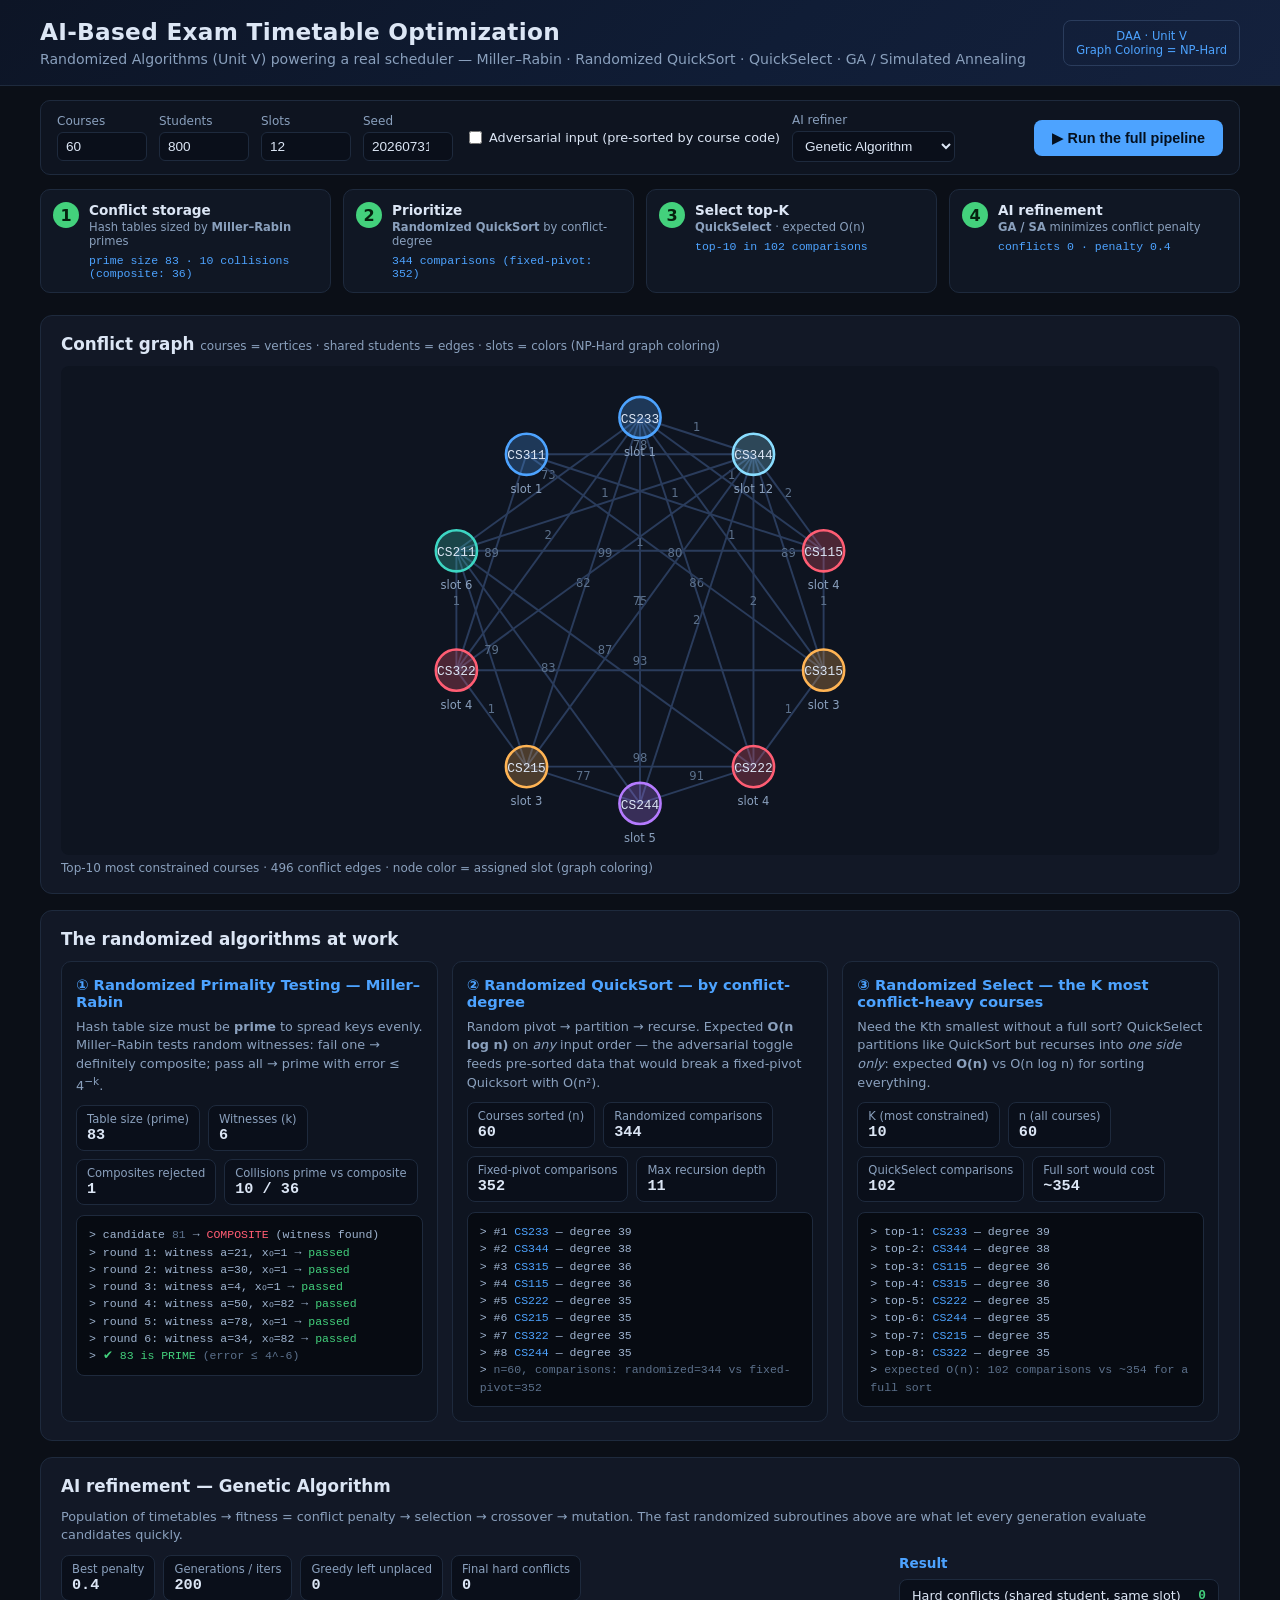
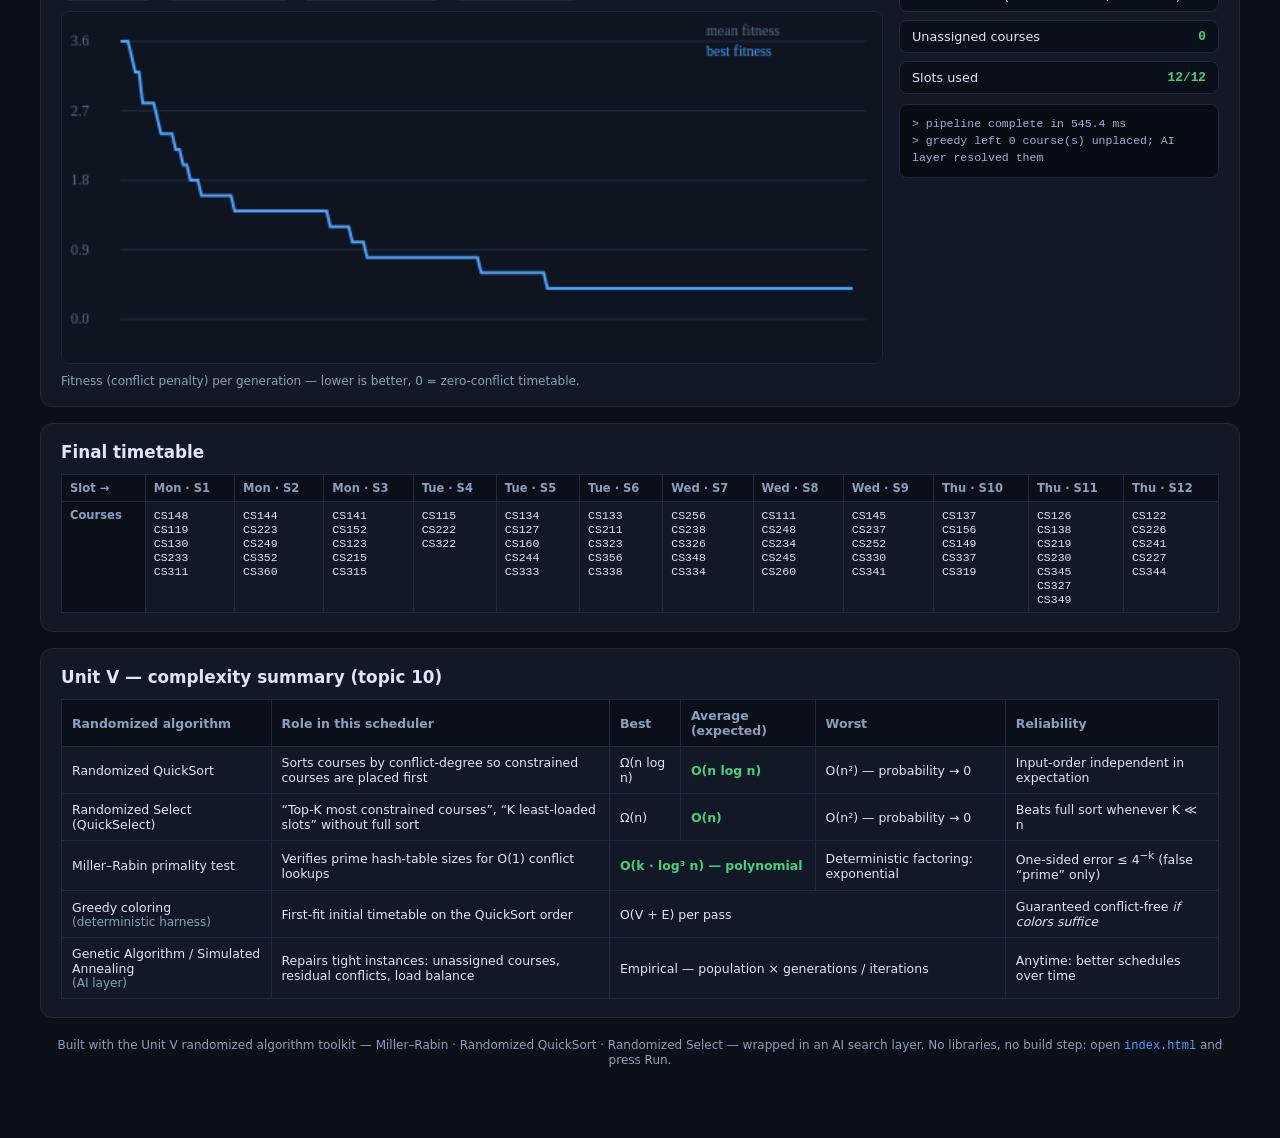
==== index.html @ 91ff1903 "Add AI-based exam timetable optimizer with Unit V randomized algorithms Self-contained web app (no d" ====
<!DOCTYPE html>
<html lang="en">
<head>
<meta charset="UTF-8">
<meta name="viewport" content="width=device-width, initial-scale=1.0">
<title>AI-Based Exam Timetable Optimization — Randomized Algorithms in Action</title>
<link rel="stylesheet" href="styles.css">
</head>
<body>

<header>
  <div class="header-inner">
    <div>
      <h1>AI-Based Exam Timetable Optimization</h1>
      <p class="subtitle">Randomized Algorithms (Unit V) powering a real scheduler — Miller–Rabin · Randomized QuickSort · QuickSelect · GA / Simulated Annealing</p>
    </div>
    <div class="header-badge">DAA · Unit V<br>Graph Coloring = NP-Hard</div>
  </div>
</header>

<section class="controls">
  <label>Courses <input type="number" id="inCourses" value="60" min="10" max="400" step="10"></label>
  <label>Students <input type="number" id="inStudents" value="800" min="100" max="8000" step="100"></label>
  <label>Slots <input type="number" id="inSlots" value="12" min="4" max="30"></label>
  <label>Seed <input type="number" id="inSeed" value="20260731" min="1" max="999999999"></label>
  <label class="checkbox"><input type="checkbox" id="inAdversarial"> Adversarial input (pre-sorted by course code)</label>
  <label>AI refiner
    <select id="inRefiner">
      <option value="ga" selected>Genetic Algorithm</option>
      <option value="sa">Simulated Annealing</option>
    </select>
  </label>
  <button id="btnRun">▶ Run the full pipeline</button>
</section>

<section class="pipeline">
  <div class="stage" id="stage1">
    <div class="stage-num">1</div>
    <div class="stage-body">
      <h3>Conflict storage</h3>
      <p>Hash tables sized by <b>Miller–Rabin</b> primes</p>
      <div class="stage-metric" id="m1">—</div>
    </div>
  </div>
  <div class="stage" id="stage2">
    <div class="stage-num">2</div>
    <div class="stage-body">
      <h3>Prioritize</h3>
      <p><b>Randomized QuickSort</b> by conflict-degree</p>
      <div class="stage-metric" id="m2">—</div>
    </div>
  </div>
  <div class="stage" id="stage3">
    <div class="stage-num">3</div>
    <div class="stage-body">
      <h3>Select top-K</h3>
      <p><b>QuickSelect</b> · expected O(n)</p>
      <div class="stage-metric" id="m3">—</div>
    </div>
  </div>
  <div class="stage" id="stage4">
    <div class="stage-num">4</div>
    <div class="stage-body">
      <h3>AI refinement</h3>
      <p><b>GA / SA</b> minimizes conflict penalty</p>
      <div class="stage-metric" id="m4">—</div>
    </div>
  </div>
</section>

<main>

<section class="panel" id="secGraph">
  <h2>Conflict graph <span class="hint">courses = vertices · shared students = edges · slots = colors (NP-Hard graph coloring)</span></h2>
  <div class="graph-wrap">
    <svg id="graphSvg" viewBox="0 0 900 380" role="img" aria-label="Course conflict graph"></svg>
    <p class="caption" id="graphCaption">Run the pipeline to build the conflict graph (showing the top-K most constrained courses).</p>
  </div>
</section>

<section class="panel" id="secAlgos">
  <h2>The randomized algorithms at work</h2>
  <div class="algo-grid">

    <div class="algo-card" id="cardMR">
      <h3>① Randomized Primality Testing — Miller–Rabin</h3>
      <p class="algo-desc">Hash table size must be <b>prime</b> to spread keys evenly. Miller–Rabin tests random witnesses: fail one → definitely composite; pass all → prime with error ≤ 4<sup>−k</sup>.</p>
      <div class="stat-row" id="mrStats"></div>
      <div class="log" id="mrLog"></div>
    </div>

    <div class="algo-card" id="cardQS">
      <h3>② Randomized QuickSort — by conflict-degree</h3>
      <p class="algo-desc">Random pivot → partition → recurse. Expected <b>O(n log n)</b> on <i>any</i> input order — the adversarial toggle feeds pre-sorted data that would break a fixed-pivot Quicksort with O(n²).</p>
      <div class="stat-row" id="qsStats"></div>
      <div class="log" id="qsTrace"></div>
    </div>

    <div class="algo-card" id="cardQSel">
      <h3>③ Randomized Select — the K most conflict-heavy courses</h3>
      <p class="algo-desc">Need the Kth smallest without a full sort? QuickSelect partitions like QuickSort but recurses into <i>one side only</i>: expected <b>O(n)</b> vs O(n log n) for sorting everything.</p>
      <div class="stat-row" id="qselStats"></div>
      <div class="log" id="qselTrace"></div>
    </div>

  </div>
</section>

<section class="panel" id="secAI">
  <h2>AI refinement — <span id="refinerName">Genetic Algorithm</span></h2>
  <p class="algo-desc" id="aiDesc">Population of timetables → fitness = conflict penalty → selection → crossover → mutation. The fast randomized subroutines above are what let every generation evaluate candidates quickly.</p>
  <div class="ai-wrap">
    <div class="ai-left">
      <div class="stat-row" id="aiStats"></div>
      <canvas id="convChart" width="560" height="240"></canvas>
      <p class="caption">Fitness (conflict penalty) per generation — lower is better, 0 = zero-conflict timetable.</p>
    </div>
    <div class="ai-right">
      <h4>Result</h4>
      <div id="finalChecks"></div>
      <div class="log" id="aiLog"></div>
    </div>
  </div>
</section>

<section class="panel" id="secTimetable">
  <h2>Final timetable</h2>
  <div id="timetable" class="timetable"></div>
</section>

<section class="panel" id="secComplexity">
  <h2>Unit V — complexity summary (topic 10)</h2>
  <table class="cx-table">
    <thead>
      <tr><th>Randomized algorithm</th><th>Role in this scheduler</th><th>Best</th><th>Average (expected)</th><th>Worst</th><th>Reliability</th></tr>
    </thead>
    <tbody>
      <tr>
        <td>Randomized QuickSort</td>
        <td>Sorts courses by conflict-degree so constrained courses are placed first</td>
        <td>Ω(n log n)</td><td class="good">O(n log n)</td><td>O(n²) — probability → 0</td>
        <td>Input-order independent in expectation</td>
      </tr>
      <tr>
        <td>Randomized Select (QuickSelect)</td>
        <td>“Top-K most constrained courses”, “K least-loaded slots” without full sort</td>
        <td>Ω(n)</td><td class="good">O(n)</td><td>O(n²) — probability → 0</td>
        <td>Beats full sort whenever K ≪ n</td>
      </tr>
      <tr>
        <td>Miller–Rabin primality test</td>
        <td>Verifies prime hash-table sizes for O(1) conflict lookups</td>
        <td colspan="2" class="good">O(k · log³ n) — polynomial</td>
        <td>Deterministic factoring: exponential</td>
        <td>One-sided error ≤ 4<sup>−k</sup> (false “prime” only)</td>
      </tr>
      <tr>
        <td>Greedy coloring <span class="hint">(deterministic harness)</span></td>
        <td>First-fit initial timetable on the QuickSort order</td>
        <td colspan="3">O(V + E) per pass</td>
        <td>Guaranteed conflict-free <i>if colors suffice</i></td>
      </tr>
      <tr>
        <td>Genetic Algorithm / Simulated Annealing <span class="hint">(AI layer)</span></td>
        <td>Repairs tight instances: unassigned courses, residual conflicts, load balance</td>
        <td colspan="3">Empirical — population × generations / iterations</td>
        <td>Anytime: better schedules over time</td>
      </tr>
    </tbody>
  </table>
</section>

<footer>
  Built with the Unit V randomized algorithm toolkit — Miller–Rabin · Randomized QuickSort · Randomized Select — wrapped in an AI search layer. No libraries, no build step: open <code>index.html</code> and press Run.
</footer>

</main>

<script src="js/rng.js"></script>
<script src="js/primality.js"></script>
<script src="js/hashtable.js"></script>
<script src="js/quicksort.js"></script>
<script src="js/quickselect.js"></script>
<script src="js/coloring.js"></script>
<script src="js/scheduler.js"></script>
<script src="js/render.js"></script>
<script src="js/app.js"></script>
</body>
</html>
---- styles.css ----
/* styles.css — dark presentation theme for the exam-timetable optimizer */
:root {
  --bg: #0b0f17;
  --panel: #121826;
  --panel2: #0e1420;
  --border: #1e2a3d;
  --text: #dce6f5;
  --muted: #8aa0bd;
  --accent: #4da3ff;
  --good: #43d17c;
  --bad: #ff5d73;
  --warn: #ffb454;
  --stage: #16203280;
}

* { box-sizing: border-box; }

body {
  margin: 0;
  font-family: "Segoe UI", system-ui, -apple-system, sans-serif;
  background: var(--bg);
  color: var(--text);
}

header {
  background: linear-gradient(135deg, #0d1526 0%, #101d36 60%, #14213d 100%);
  border-bottom: 1px solid var(--border);
  padding: 18px 28px;
}
.header-inner { max-width: 1200px; margin: 0 auto; display: flex; justify-content: space-between; align-items: center; gap: 16px; }
h1 { margin: 0; font-size: 1.45rem; letter-spacing: 0.3px; }
.subtitle { margin: 6px 0 0; color: var(--muted); font-size: 0.88rem; }
.header-badge {
  text-align: center; font-size: 0.72rem; color: var(--accent);
  border: 1px solid #2a3c5c; border-radius: 8px; padding: 8px 12px; white-space: nowrap;
}

/* ---- controls ---- */
.controls {
  max-width: 1200px; margin: 14px auto 0; padding: 12px 16px;
  display: flex; flex-wrap: wrap; gap: 12px; align-items: center;
  background: var(--panel2); border: 1px solid var(--border); border-radius: 10px;
}
.controls label { display: flex; flex-direction: column; font-size: 0.75rem; color: var(--muted); gap: 4px; }
.controls label.checkbox { flex-direction: row; align-items: center; font-size: 0.8rem; color: var(--text); }
.controls input[type="number"], .controls select {
  background: #0a0f1a; color: var(--text); border: 1px solid var(--border);
  border-radius: 6px; padding: 6px 8px; width: 90px; font-size: 0.85rem;
}
.controls select { width: auto; }
#btnRun {
  margin-left: auto; background: var(--accent); color: #04101f; font-weight: 700;
  border: 0; border-radius: 8px; padding: 10px 18px; font-size: 0.9rem; cursor: pointer;
}
#btnRun:hover { filter: brightness(1.1); }
#btnRun:disabled { opacity: 0.5; cursor: wait; }

/* ---- pipeline strip ---- */
.pipeline {
  max-width: 1200px; margin: 14px auto 0; padding: 0 0;
  display: grid; grid-template-columns: repeat(4, 1fr); gap: 12px;
}
.stage {
  display: flex; gap: 10px; align-items: flex-start;
  background: var(--stage); border: 1px solid var(--border); border-radius: 10px;
  padding: 12px; opacity: 0.45; transition: opacity 0.3s, border-color 0.3s, box-shadow 0.3s;
}
.stage.active { opacity: 1; border-color: var(--accent); box-shadow: 0 0 14px #4da3ff33; }
.stage.done { opacity: 1; }
.stage-num {
  width: 26px; height: 26px; border-radius: 50%; background: #223350;
  color: var(--accent); font-weight: 700; display: flex; align-items: center; justify-content: center;
  flex: 0 0 26px;
}
.stage.done .stage-num { background: var(--good); color: #05230f; }
.stage h3 { margin: 0 0 2px; font-size: 0.85rem; }
.stage p { margin: 0 0 6px; font-size: 0.72rem; color: var(--muted); }
.stage-metric { font-size: 0.72rem; color: var(--accent); font-family: Consolas, monospace; min-height: 1em; }

/* ---- panels ---- */
main { max-width: 1200px; margin: 0 auto; padding: 6px 0 40px; }
.panel {
  background: var(--panel); border: 1px solid var(--border); border-radius: 12px;
  padding: 18px 20px; margin-top: 16px;
}
.panel h2 { margin: 0 0 12px; font-size: 1.05rem; }
.panel h2 .hint, .hint { font-weight: 400; font-size: 0.75rem; color: var(--muted); }

.graph-wrap svg { width: 100%; height: auto; display: block; background: var(--panel2); border-radius: 8px; }
.caption { color: var(--muted); font-size: 0.75rem; margin: 6px 0 0; }

/* ---- algorithm cards ---- */
.algo-grid { display: grid; grid-template-columns: repeat(auto-fit, minmax(300px, 1fr)); gap: 14px; }
.algo-card {
  background: var(--panel2); border: 1px solid var(--border); border-radius: 10px; padding: 14px;
}
.algo-card h3 { margin: 0 0 8px; font-size: 0.92rem; color: var(--accent); }
.algo-desc { font-size: 0.8rem; color: var(--muted); margin: 0 0 10px; line-height: 1.45; }
.stat-row { display: flex; flex-wrap: wrap; gap: 8px; margin-bottom: 10px; }
.stat {
  background: #0a0f1a; border: 1px solid var(--border); border-radius: 8px;
  padding: 6px 10px; font-size: 0.72rem; color: var(--muted); min-width: 90px;
}
.stat b { display: block; color: var(--text); font-size: 0.95rem; font-family: Consolas, monospace; }

.log {
  background: #070b12; border: 1px solid var(--border); border-radius: 8px;
  font-family: Consolas, "Courier New", monospace; font-size: 0.72rem;
  color: #9fb4d0; padding: 10px 12px; max-height: 220px; overflow-y: auto; line-height: 1.5;
}
.log .k { color: var(--accent); }
.log .ok { color: var(--good); }
.log .no { color: var(--bad); }
.log .dim { color: #5c718c; }

/* ---- AI section ---- */
.ai-wrap { display: grid; grid-template-columns: 1fr 320px; gap: 16px; }
.ai-left canvas { width: 100%; height: auto; background: var(--panel2); border: 1px solid var(--border); border-radius: 8px; }
#finalChecks { display: flex; flex-direction: column; gap: 8px; margin-bottom: 10px; }
.check {
  display: flex; justify-content: space-between; align-items: center;
  background: #0a0f1a; border: 1px solid var(--border); border-radius: 8px; padding: 8px 12px; font-size: 0.8rem;
}
.check .val { font-family: Consolas, monospace; font-weight: 700; }
.check.pass .val { color: var(--good); }
.check.fail .val { color: var(--bad); }
h4 { margin: 0 0 8px; font-size: 0.85rem; color: var(--accent); }

/* ---- timetable ---- */
.timetable { overflow-x: auto; }
table.tt { border-collapse: collapse; width: 100%; font-size: 0.72rem; }
table.tt th, table.tt td {
  border: 1px solid var(--border); padding: 6px 8px; text-align: left; vertical-align: top;
}
table.tt th { background: #0a0f1a; color: var(--muted); font-weight: 600; }
.tt-course { font-family: Consolas, monospace; color: var(--text); white-space: nowrap; }
.tt-conflict { color: var(--bad); font-weight: 700; }
.tt-free { color: #5c718c; font-style: italic; }

/* ---- complexity table ---- */
.cx-table { border-collapse: collapse; width: 100%; font-size: 0.78rem; }
.cx-table th, .cx-table td { border: 1px solid var(--border); padding: 8px 10px; text-align: left; }
.cx-table th { background: #0a0f1a; color: var(--muted); }
.cx-table td.good { color: var(--good); font-weight: 600; }
.cx-table td .hint { display: block; }

footer { max-width: 1200px; margin: 20px auto 30px; color: var(--muted); font-size: 0.75rem; text-align: center; }
footer code { color: var(--accent); }

@media (max-width: 900px) {
  .pipeline { grid-template-columns: repeat(2, 1fr); }
  .ai-wrap { grid-template-columns: 1fr; }
}
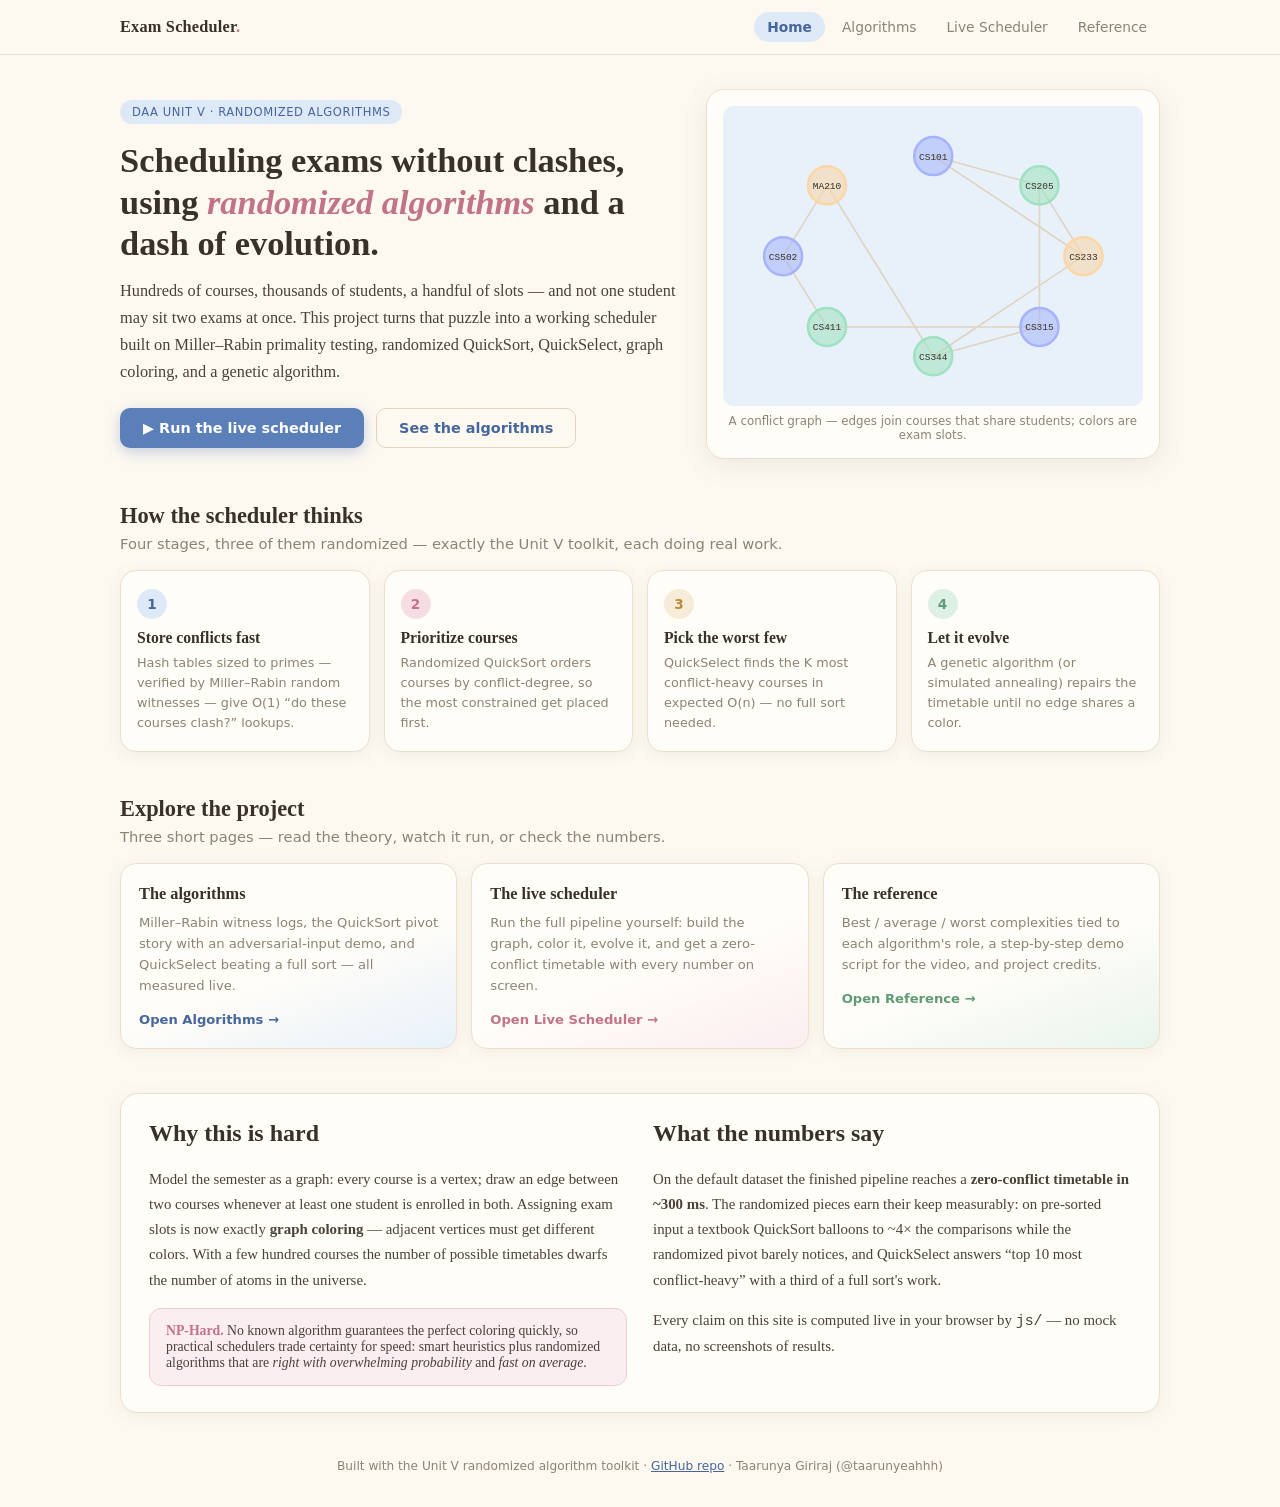
==== commit 632da8b6: "Redesign site as four pages with warm pastel theme Split the single overwhelming page into Home, Alg" ====
--- a/index.html
+++ b/index.html
@@ -3,187 +3,140 @@
 <head>
 <meta charset="UTF-8">
 <meta name="viewport" content="width=device-width, initial-scale=1.0">
-<title>AI-Based Exam Timetable Optimization — Randomized Algorithms in Action</title>
-<link rel="stylesheet" href="styles.css">
+<title>Exam Scheduler — AI-Based Exam Timetable Optimization</title>
+<link rel="stylesheet" href="styles.css?v=3">
 </head>
 <body>
 
-<header>
-  <div class="header-inner">
-    <div>
-      <h1>AI-Based Exam Timetable Optimization</h1>
-      <p class="subtitle">Randomized Algorithms (Unit V) powering a real scheduler — Miller–Rabin · Randomized QuickSort · QuickSelect · GA / Simulated Annealing</p>
+<nav class="topnav">
+  <div class="topnav-inner">
+    <a class="brand" href="index.html">Exam Scheduler<span class="dot">.</span></a>
+    <div class="links">
+      <a href="index.html" class="current">Home</a>
+      <a href="algorithms.html">Algorithms</a>
+      <a href="scheduler.html">Live Scheduler</a>
+      <a href="reference.html">Reference</a>
     </div>
-    <div class="header-badge">DAA · Unit V<br>Graph Coloring = NP-Hard</div>
   </div>
-</header>
+</nav>
 
-<section class="controls">
-  <label>Courses <input type="number" id="inCourses" value="60" min="10" max="400" step="10"></label>
-  <label>Students <input type="number" id="inStudents" value="800" min="100" max="8000" step="100"></label>
-  <label>Slots <input type="number" id="inSlots" value="12" min="4" max="30"></label>
-  <label>Seed <input type="number" id="inSeed" value="20260731" min="1" max="999999999"></label>
-  <label class="checkbox"><input type="checkbox" id="inAdversarial"> Adversarial input (pre-sorted by course code)</label>
-  <label>AI refiner
-    <select id="inRefiner">
-      <option value="ga" selected>Genetic Algorithm</option>
-      <option value="sa">Simulated Annealing</option>
-    </select>
-  </label>
-  <button id="btnRun">▶ Run the full pipeline</button>
+<section class="hero">
+  <div>
+    <span class="hero-badge">DAA Unit V · Randomized Algorithms</span>
+    <h1>Scheduling exams without clashes, using <em>randomized algorithms</em> and a dash of evolution.</h1>
+    <p class="lead">
+      Hundreds of courses, thousands of students, a handful of slots — and not one student
+      may sit two exams at once. This project turns that puzzle into a working scheduler built
+      on Miller–Rabin primality testing, randomized QuickSort, QuickSelect, graph coloring,
+      and a genetic algorithm.
+    </p>
+    <div class="hero-actions">
+      <a class="btn btn-primary" href="scheduler.html">▶ Run the live scheduler</a>
+      <a class="btn btn-ghost" href="algorithms.html">See the algorithms</a>
+    </div>
+  </div>
+  <div class="hero-card">
+    <svg id="heroGraph" viewBox="0 0 420 300" role="img" aria-label="Small course conflict graph"></svg>
+    <p class="cap">A conflict graph — edges join courses that share students; colors are exam slots.</p>
+  </div>
 </section>
 
-<section class="pipeline">
-  <div class="stage" id="stage1">
-    <div class="stage-num">1</div>
-    <div class="stage-body">
-      <h3>Conflict storage</h3>
-      <p>Hash tables sized by <b>Miller–Rabin</b> primes</p>
-      <div class="stage-metric" id="m1">—</div>
+<section class="section">
+  <h2>How the scheduler thinks</h2>
+  <p class="sub">Four stages, three of them randomized — exactly the Unit V toolkit, each doing real work.</p>
+  <div class="steps">
+    <div class="step-card">
+      <div class="num">1</div>
+      <h3>Store conflicts fast</h3>
+      <p>Hash tables sized to primes — verified by Miller–Rabin random witnesses — give O(1) “do these courses clash?” lookups.</p>
     </div>
-  </div>
-  <div class="stage" id="stage2">
-    <div class="stage-num">2</div>
-    <div class="stage-body">
-      <h3>Prioritize</h3>
-      <p><b>Randomized QuickSort</b> by conflict-degree</p>
-      <div class="stage-metric" id="m2">—</div>
+    <div class="step-card">
+      <div class="num">2</div>
+      <h3>Prioritize courses</h3>
+      <p>Randomized QuickSort orders courses by conflict-degree, so the most constrained get placed first.</p>
     </div>
-  </div>
-  <div class="stage" id="stage3">
-    <div class="stage-num">3</div>
-    <div class="stage-body">
-      <h3>Select top-K</h3>
-      <p><b>QuickSelect</b> · expected O(n)</p>
-      <div class="stage-metric" id="m3">—</div>
+    <div class="step-card">
+      <div class="num">3</div>
+      <h3>Pick the worst few</h3>
+      <p>QuickSelect finds the K most conflict-heavy courses in expected O(n) — no full sort needed.</p>
     </div>
-  </div>
-  <div class="stage" id="stage4">
-    <div class="stage-num">4</div>
-    <div class="stage-body">
-      <h3>AI refinement</h3>
-      <p><b>GA / SA</b> minimizes conflict penalty</p>
-      <div class="stage-metric" id="m4">—</div>
+    <div class="step-card">
+      <div class="num">4</div>
+      <h3>Let it evolve</h3>
+      <p>A genetic algorithm (or simulated annealing) repairs the timetable until no edge shares a color.</p>
     </div>
   </div>
 </section>
 
-<main>
-
-<section class="panel" id="secGraph">
-  <h2>Conflict graph <span class="hint">courses = vertices · shared students = edges · slots = colors (NP-Hard graph coloring)</span></h2>
-  <div class="graph-wrap">
-    <svg id="graphSvg" viewBox="0 0 900 380" role="img" aria-label="Course conflict graph"></svg>
-    <p class="caption" id="graphCaption">Run the pipeline to build the conflict graph (showing the top-K most constrained courses).</p>
-  </div>
-</section>
-
-<section class="panel" id="secAlgos">
-  <h2>The randomized algorithms at work</h2>
-  <div class="algo-grid">
-
-    <div class="algo-card" id="cardMR">
-      <h3>① Randomized Primality Testing — Miller–Rabin</h3>
-      <p class="algo-desc">Hash table size must be <b>prime</b> to spread keys evenly. Miller–Rabin tests random witnesses: fail one → definitely composite; pass all → prime with error ≤ 4<sup>−k</sup>.</p>
-      <div class="stat-row" id="mrStats"></div>
-      <div class="log" id="mrLog"></div>
+<section class="section">
+  <h2>Explore the project</h2>
+  <p class="sub">Three short pages — read the theory, watch it run, or check the numbers.</p>
+  <div class="feature-row">
+    <div class="feature tint-blue">
+      <h3>The algorithms</h3>
+      <p>Miller–Rabin witness logs, the QuickSort pivot story with an adversarial-input demo, and QuickSelect beating a full sort — all measured live.</p>
+      <a class="go" href="algorithms.html">Open Algorithms →</a>
     </div>
-
-    <div class="algo-card" id="cardQS">
-      <h3>② Randomized QuickSort — by conflict-degree</h3>
-      <p class="algo-desc">Random pivot → partition → recurse. Expected <b>O(n log n)</b> on <i>any</i> input order — the adversarial toggle feeds pre-sorted data that would break a fixed-pivot Quicksort with O(n²).</p>
-      <div class="stat-row" id="qsStats"></div>
-      <div class="log" id="qsTrace"></div>
+    <div class="feature tint-pink">
+      <h3>The live scheduler</h3>
+      <p>Run the full pipeline yourself: build the graph, color it, evolve it, and get a zero-conflict timetable with every number on screen.</p>
+      <a class="go" href="scheduler.html">Open Live Scheduler →</a>
     </div>
-
-    <div class="algo-card" id="cardQSel">
-      <h3>③ Randomized Select — the K most conflict-heavy courses</h3>
-      <p class="algo-desc">Need the Kth smallest without a full sort? QuickSelect partitions like QuickSort but recurses into <i>one side only</i>: expected <b>O(n)</b> vs O(n log n) for sorting everything.</p>
-      <div class="stat-row" id="qselStats"></div>
-      <div class="log" id="qselTrace"></div>
-    </div>
-
-  </div>
-</section>
-
-<section class="panel" id="secAI">
-  <h2>AI refinement — <span id="refinerName">Genetic Algorithm</span></h2>
-  <p class="algo-desc" id="aiDesc">Population of timetables → fitness = conflict penalty → selection → crossover → mutation. The fast randomized subroutines above are what let every generation evaluate candidates quickly.</p>
-  <div class="ai-wrap">
-    <div class="ai-left">
-      <div class="stat-row" id="aiStats"></div>
-      <canvas id="convChart" width="560" height="240"></canvas>
-      <p class="caption">Fitness (conflict penalty) per generation — lower is better, 0 = zero-conflict timetable.</p>
-    </div>
-    <div class="ai-right">
-      <h4>Result</h4>
-      <div id="finalChecks"></div>
-      <div class="log" id="aiLog"></div>
+    <div class="feature tint-mint">
+      <h3>The reference</h3>
+      <p>Best / average / worst complexities tied to each algorithm's role, a step-by-step demo script for the video, and project credits.</p>
+      <a class="go" href="reference.html">Open Reference →</a>
     </div>
   </div>
 </section>
 
-<section class="panel" id="secTimetable">
-  <h2>Final timetable</h2>
-  <div id="timetable" class="timetable"></div>
-</section>
-
-<section class="panel" id="secComplexity">
-  <h2>Unit V — complexity summary (topic 10)</h2>
-  <table class="cx-table">
-    <thead>
-      <tr><th>Randomized algorithm</th><th>Role in this scheduler</th><th>Best</th><th>Average (expected)</th><th>Worst</th><th>Reliability</th></tr>
-    </thead>
-    <tbody>
-      <tr>
-        <td>Randomized QuickSort</td>
-        <td>Sorts courses by conflict-degree so constrained courses are placed first</td>
-        <td>Ω(n log n)</td><td class="good">O(n log n)</td><td>O(n²) — probability → 0</td>
-        <td>Input-order independent in expectation</td>
-      </tr>
-      <tr>
-        <td>Randomized Select (QuickSelect)</td>
-        <td>“Top-K most constrained courses”, “K least-loaded slots” without full sort</td>
-        <td>Ω(n)</td><td class="good">O(n)</td><td>O(n²) — probability → 0</td>
-        <td>Beats full sort whenever K ≪ n</td>
-      </tr>
-      <tr>
-        <td>Miller–Rabin primality test</td>
-        <td>Verifies prime hash-table sizes for O(1) conflict lookups</td>
-        <td colspan="2" class="good">O(k · log³ n) — polynomial</td>
-        <td>Deterministic factoring: exponential</td>
-        <td>One-sided error ≤ 4<sup>−k</sup> (false “prime” only)</td>
-      </tr>
-      <tr>
-        <td>Greedy coloring <span class="hint">(deterministic harness)</span></td>
-        <td>First-fit initial timetable on the QuickSort order</td>
-        <td colspan="3">O(V + E) per pass</td>
-        <td>Guaranteed conflict-free <i>if colors suffice</i></td>
-      </tr>
-      <tr>
-        <td>Genetic Algorithm / Simulated Annealing <span class="hint">(AI layer)</span></td>
-        <td>Repairs tight instances: unassigned courses, residual conflicts, load balance</td>
-        <td colspan="3">Empirical — population × generations / iterations</td>
-        <td>Anytime: better schedules over time</td>
-      </tr>
-    </tbody>
-  </table>
+<section class="section">
+  <div class="story">
+    <div>
+      <h2>Why this is hard</h2>
+      <p>
+        Model the semester as a graph: every course is a vertex; draw an edge between two courses
+        whenever at least one student is enrolled in both. Assigning exam slots is now exactly
+        <b>graph coloring</b> — adjacent vertices must get different colors. With a few hundred
+        courses the number of possible timetables dwarfs the number of atoms in the universe.
+      </p>
+      <div class="np">
+        <b>NP-Hard.</b> No known algorithm guarantees the perfect coloring quickly, so practical
+        schedulers trade certainty for speed: smart heuristics plus randomized algorithms that are
+        <i>right with overwhelming probability</i> and <i>fast on average</i>.
+      </div>
+    </div>
+    <div>
+      <h2>What the numbers say</h2>
+      <p>
+        On the default dataset the finished pipeline reaches a <b>zero-conflict timetable in
+        ~300&nbsp;ms</b>. The randomized pieces earn their keep measurably: on pre-sorted input a
+        textbook QuickSort balloons to ~4× the comparisons while the randomized pivot barely
+        notices, and QuickSelect answers “top 10 most conflict-heavy” with a third of a full
+        sort's work.
+      </p>
+      <p>
+        Every claim on this site is computed live in your browser by
+        <code>js/</code> — no mock data, no screenshots of results.
+      </p>
+    </div>
+  </div>
 </section>
 
 <footer>
-  Built with the Unit V randomized algorithm toolkit — Miller–Rabin · Randomized QuickSort · Randomized Select — wrapped in an AI search layer. No libraries, no build step: open <code>index.html</code> and press Run.
+  Built with the Unit V randomized algorithm toolkit ·
+  <a href="https://github.com/Infernalspite/ai-exam-timetable-optimization">GitHub repo</a> ·
+  Taarunya Giriraj (@taarunyeahhh)
 </footer>
 
-</main>
-
-<script src="js/rng.js"></script>
-<script src="js/primality.js"></script>
-<script src="js/hashtable.js"></script>
-<script src="js/quicksort.js"></script>
-<script src="js/quickselect.js"></script>
-<script src="js/coloring.js"></script>
-<script src="js/scheduler.js"></script>
-<script src="js/render.js"></script>
-<script src="js/app.js"></script>
+<script src="js/rng.js?v=3"></script>
+<script src="js/primality.js?v=3"></script>
+<script src="js/hashtable.js?v=3"></script>
+<script src="js/quicksort.js?v=3"></script>
+<script src="js/quickselect.js?v=3"></script>
+<script src="js/coloring.js?v=3"></script>
+<script src="js/scheduler.js?v=3"></script>
+<script src="js/render.js?v=3"></script>
+<script src="js/home.js?v=3"></script>
 </body>
 </html>
--- a/styles.css
+++ b/styles.css
@@ -1,153 +1,320 @@
-/* styles.css — dark presentation theme for the exam-timetable optimizer */
+/* styles.css — warm pastel theme (cream / sky / blush) for the multi-page site */
 :root {
-  --bg: #0b0f17;
-  --panel: #121826;
-  --panel2: #0e1420;
-  --border: #1e2a3d;
-  --text: #dce6f5;
-  --muted: #8aa0bd;
-  --accent: #4da3ff;
-  --good: #43d17c;
-  --bad: #ff5d73;
-  --warn: #ffb454;
-  --stage: #16203280;
+  --cream: #fdf9f1;
+  --cream-2: #faf4e8;
+  --sky-soft: #e8f1fa;
+  --pink-soft: #fbeef0;
+  --mint-soft: #e9f5ec;
+  --card: #fffdf8;
+  --ink: #4a4238;
+  --ink-strong: #38312a;
+  --muted: #8d8375;
+  --line: #eadfd0;
+  --line-2: #e0d3c1;
+  --blue: #5b7fb9;
+  --blue-deep: #46669c;
+  --blue-soft: #dde9f6;
+  --pink: #d98a9c;
+  --pink-deep: #c27387;
+  --pink-soft2: #f6dde3;
+  --green: #5f9b74;
+  --green-soft: #ddf0e4;
+  --amber: #bd8a3c;
+  --amber-soft: #f7ecd7;
+  --red: #c96a6a;
+  --red-soft: #f8e2e0;
+  --shadow: 0 3px 16px rgba(120, 100, 70, 0.08);
+  --shadow-lg: 0 6px 26px rgba(120, 100, 70, 0.11);
 }
 
 * { box-sizing: border-box; }
 
 body {
   margin: 0;
-  font-family: "Segoe UI", system-ui, -apple-system, sans-serif;
-  background: var(--bg);
-  color: var(--text);
-}
-
-header {
-  background: linear-gradient(135deg, #0d1526 0%, #101d36 60%, #14213d 100%);
-  border-bottom: 1px solid var(--border);
-  padding: 18px 28px;
-}
-.header-inner { max-width: 1200px; margin: 0 auto; display: flex; justify-content: space-between; align-items: center; gap: 16px; }
-h1 { margin: 0; font-size: 1.45rem; letter-spacing: 0.3px; }
-.subtitle { margin: 6px 0 0; color: var(--muted); font-size: 0.88rem; }
-.header-badge {
-  text-align: center; font-size: 0.72rem; color: var(--accent);
-  border: 1px solid #2a3c5c; border-radius: 8px; padding: 8px 12px; white-space: nowrap;
-}
-
-/* ---- controls ---- */
-.controls {
-  max-width: 1200px; margin: 14px auto 0; padding: 12px 16px;
-  display: flex; flex-wrap: wrap; gap: 12px; align-items: center;
-  background: var(--panel2); border: 1px solid var(--border); border-radius: 10px;
-}
-.controls label { display: flex; flex-direction: column; font-size: 0.75rem; color: var(--muted); gap: 4px; }
-.controls label.checkbox { flex-direction: row; align-items: center; font-size: 0.8rem; color: var(--text); }
-.controls input[type="number"], .controls select {
-  background: #0a0f1a; color: var(--text); border: 1px solid var(--border);
-  border-radius: 6px; padding: 6px 8px; width: 90px; font-size: 0.85rem;
-}
-.controls select { width: auto; }
-#btnRun {
-  margin-left: auto; background: var(--accent); color: #04101f; font-weight: 700;
-  border: 0; border-radius: 8px; padding: 10px 18px; font-size: 0.9rem; cursor: pointer;
-}
-#btnRun:hover { filter: brightness(1.1); }
-#btnRun:disabled { opacity: 0.5; cursor: wait; }
-
-/* ---- pipeline strip ---- */
-.pipeline {
-  max-width: 1200px; margin: 14px auto 0; padding: 0 0;
-  display: grid; grid-template-columns: repeat(4, 1fr); gap: 12px;
-}
+  font-family: Georgia, "Times New Roman", "Segoe UI", serif;
+  color: var(--ink);
+  background: var(--cream);
+  min-height: 100vh;
+}
+
+h1, h2, h3, h4 { font-family: "Palatino Linotype", Palatino, Georgia, serif; color: var(--ink-strong); }
+
+/* ---------- nav ---------- */
+.topnav {
+  position: sticky; top: 0; z-index: 10;
+  background: rgba(253, 249, 241, 0.92);
+  backdrop-filter: blur(6px);
+  border-bottom: 1px solid var(--line);
+}
+.topnav-inner {
+  max-width: 1080px; margin: 0 auto; padding: 12px 20px;
+  display: flex; align-items: center; gap: 22px;
+}
+.brand {
+  font-family: "Palatino Linotype", Palatino, Georgia, serif;
+  font-size: 1.02rem; font-weight: 700; color: var(--ink-strong); text-decoration: none;
+  letter-spacing: 0.2px;
+}
+.brand .dot { color: var(--pink-deep); }
+.topnav .links { margin-left: auto; display: flex; gap: 4px; flex-wrap: wrap; }
+.topnav .links a {
+  text-decoration: none; color: var(--muted); font-size: 0.86rem;
+  font-family: "Segoe UI", system-ui, sans-serif;
+  padding: 7px 13px; border-radius: 999px; transition: all 0.15s;
+}
+.topnav .links a:hover { color: var(--ink-strong); background: var(--cream-2); }
+.topnav .links a.current { color: var(--blue-deep); background: var(--blue-soft); font-weight: 600; }
+
+/* ---------- hero (home) ---------- */
+.hero {
+  max-width: 1080px; margin: 34px auto 0; padding: 0 20px;
+  display: grid; grid-template-columns: 1.1fr 0.9fr; gap: 30px; align-items: center;
+}
+.hero h1 { font-size: 2.15rem; line-height: 1.2; margin: 0 0 14px; }
+.hero h1 em { font-style: italic; color: var(--pink-deep); }
+.hero p.lead { font-size: 1.02rem; line-height: 1.65; color: var(--ink); margin: 0 0 22px; }
+.hero-badge {
+  display: inline-block; font-family: "Segoe UI", system-ui, sans-serif;
+  font-size: 0.72rem; letter-spacing: 0.6px; text-transform: uppercase;
+  color: var(--blue-deep); background: var(--blue-soft);
+  border-radius: 999px; padding: 5px 12px; margin-bottom: 16px;
+}
+.hero-actions { display: flex; gap: 12px; flex-wrap: wrap; }
+.btn {
+  display: inline-block; text-decoration: none; text-align: center; cursor: pointer;
+  font-family: "Segoe UI", system-ui, sans-serif; font-size: 0.9rem; font-weight: 600;
+  border-radius: 10px; padding: 11px 22px; border: 1px solid transparent;
+  transition: transform 0.12s, box-shadow 0.12s;
+}
+.btn:hover { transform: translateY(-1px); }
+.btn-primary { background: var(--blue); color: #fff; box-shadow: 0 4px 14px rgba(91, 127, 185, 0.35); }
+.btn-primary:hover { background: var(--blue-deep); }
+.btn-ghost { background: transparent; color: var(--blue-deep); border-color: var(--line-2); }
+.btn-ghost:hover { background: var(--sky-soft); }
+.hero-card {
+  background: var(--card); border: 1px solid var(--line); border-radius: 18px;
+  padding: 16px; box-shadow: var(--shadow-lg);
+}
+.hero-card .cap { text-align: center; font-size: 0.74rem; color: var(--muted); margin: 8px 0 0; font-family: "Segoe UI", system-ui, sans-serif; }
+.hero-card svg { width: 100%; height: auto; display: block; border-radius: 10px; background: var(--sky-soft); }
+
+/* ---------- home sections ---------- */
+.section { max-width: 1080px; margin: 44px auto 0; padding: 0 20px; }
+.section > h2 { font-size: 1.4rem; margin: 0 0 6px; }
+.section > .sub { color: var(--muted); font-size: 0.92rem; margin: 0 0 18px; font-family: "Segoe UI", system-ui, sans-serif; }
+
+.steps { display: grid; grid-template-columns: repeat(4, 1fr); gap: 14px; }
+.step-card {
+  background: var(--card); border: 1px solid var(--line); border-radius: 16px;
+  padding: 18px 16px; box-shadow: var(--shadow); position: relative;
+}
+.step-card .num {
+  width: 30px; height: 30px; border-radius: 50%;
+  display: flex; align-items: center; justify-content: center;
+  font-family: "Segoe UI", system-ui, sans-serif; font-weight: 700; font-size: 0.85rem;
+  margin-bottom: 10px;
+}
+.step-card:nth-child(1) .num { background: var(--blue-soft); color: var(--blue-deep); }
+.step-card:nth-child(2) .num { background: var(--pink-soft2); color: var(--pink-deep); }
+.step-card:nth-child(3) .num { background: var(--amber-soft); color: var(--amber); }
+.step-card:nth-child(4) .num { background: var(--green-soft); color: var(--green); }
+.step-card h3 { margin: 0 0 6px; font-size: 0.98rem; }
+.step-card p { margin: 0; font-size: 0.8rem; line-height: 1.55; color: var(--muted); font-family: "Segoe UI", system-ui, sans-serif; }
+
+.feature-row { display: grid; grid-template-columns: 1fr 1fr 1fr; gap: 14px; }
+.feature {
+  border-radius: 16px; padding: 20px 18px; border: 1px solid var(--line);
+  background: var(--card); box-shadow: var(--shadow);
+}
+.feature.tint-blue { background: linear-gradient(160deg, var(--card) 55%, var(--sky-soft) 100%); }
+.feature.tint-pink { background: linear-gradient(160deg, var(--card) 55%, var(--pink-soft) 100%); }
+.feature.tint-mint { background: linear-gradient(160deg, var(--card) 55%, var(--mint-soft) 100%); }
+.feature h3 { margin: 0 0 8px; font-size: 1.02rem; }
+.feature p { margin: 0 0 14px; font-size: 0.82rem; line-height: 1.6; color: var(--muted); font-family: "Segoe UI", system-ui, sans-serif; }
+.feature .go { font-family: "Segoe UI", system-ui, sans-serif; font-size: 0.82rem; font-weight: 600; text-decoration: none; }
+.feature.tint-blue .go { color: var(--blue-deep); }
+.feature.tint-pink .go { color: var(--pink-deep); }
+.feature.tint-mint .go { color: var(--green); }
+
+.story {
+  background: var(--card); border: 1px solid var(--line); border-radius: 18px;
+  padding: 26px 28px; box-shadow: var(--shadow);
+  display: grid; grid-template-columns: 1fr 1fr; gap: 26px;
+}
+.story h2 { margin-top: 0; }
+.story p { line-height: 1.7; font-size: 0.93rem; }
+.story .np {
+  background: var(--pink-soft); border: 1px solid #f0ccd5; border-radius: 12px;
+  padding: 14px 16px; margin-top: 14px; font-size: 0.86rem;
+}
+.story .np b { color: var(--pink-deep); }
+
+/* ---------- inner-page layout ---------- */
+.page-head { max-width: 1080px; margin: 30px auto 0; padding: 0 20px; }
+.page-head h1 { font-size: 1.75rem; margin: 0 0 6px; }
+.page-head .sub { color: var(--muted); font-size: 0.92rem; margin: 0; font-family: "Segoe UI", system-ui, sans-serif; }
+
+.panel {
+  background: var(--card); border: 1px solid var(--line); border-radius: 18px;
+  padding: 20px 22px; margin-top: 18px; box-shadow: var(--shadow);
+}
+.panel h2 { margin: 0 0 4px; font-size: 1.18rem; }
+.panel .hint { font-weight: 400; font-size: 0.76rem; color: var(--muted); font-family: "Segoe UI", system-ui, sans-serif; }
+.caption { color: var(--muted); font-size: 0.75rem; margin: 6px 0 0; font-family: "Segoe UI", system-ui, sans-serif; }
+
+/* ---------- pipeline strip (scheduler page) ---------- */
+.pipeline { display: grid; grid-template-columns: repeat(4, 1fr); gap: 12px; margin-top: 16px; }
 .stage {
   display: flex; gap: 10px; align-items: flex-start;
-  background: var(--stage); border: 1px solid var(--border); border-radius: 10px;
-  padding: 12px; opacity: 0.45; transition: opacity 0.3s, border-color 0.3s, box-shadow 0.3s;
-}
-.stage.active { opacity: 1; border-color: var(--accent); box-shadow: 0 0 14px #4da3ff33; }
+  background: var(--card); border: 1px solid var(--line); border-radius: 14px;
+  padding: 12px; opacity: 0.5; transition: all 0.3s;
+}
+.stage.active { opacity: 1; border-color: var(--blue); box-shadow: 0 4px 16px rgba(91, 127, 185, 0.2); }
 .stage.done { opacity: 1; }
 .stage-num {
-  width: 26px; height: 26px; border-radius: 50%; background: #223350;
-  color: var(--accent); font-weight: 700; display: flex; align-items: center; justify-content: center;
-  flex: 0 0 26px;
-}
-.stage.done .stage-num { background: var(--good); color: #05230f; }
+  width: 26px; height: 26px; border-radius: 50%; background: var(--blue-soft); color: var(--blue-deep);
+  font-weight: 700; display: flex; align-items: center; justify-content: center; flex: 0 0 26px;
+  font-family: "Segoe UI", system-ui, sans-serif; font-size: 0.82rem;
+}
+.stage.done .stage-num { background: var(--green-soft); color: var(--green); }
 .stage h3 { margin: 0 0 2px; font-size: 0.85rem; }
-.stage p { margin: 0 0 6px; font-size: 0.72rem; color: var(--muted); }
-.stage-metric { font-size: 0.72rem; color: var(--accent); font-family: Consolas, monospace; min-height: 1em; }
-
-/* ---- panels ---- */
-main { max-width: 1200px; margin: 0 auto; padding: 6px 0 40px; }
-.panel {
-  background: var(--panel); border: 1px solid var(--border); border-radius: 12px;
-  padding: 18px 20px; margin-top: 16px;
-}
-.panel h2 { margin: 0 0 12px; font-size: 1.05rem; }
-.panel h2 .hint, .hint { font-weight: 400; font-size: 0.75rem; color: var(--muted); }
-
-.graph-wrap svg { width: 100%; height: auto; display: block; background: var(--panel2); border-radius: 8px; }
-.caption { color: var(--muted); font-size: 0.75rem; margin: 6px 0 0; }
-
-/* ---- algorithm cards ---- */
-.algo-grid { display: grid; grid-template-columns: repeat(auto-fit, minmax(300px, 1fr)); gap: 14px; }
-.algo-card {
-  background: var(--panel2); border: 1px solid var(--border); border-radius: 10px; padding: 14px;
-}
-.algo-card h3 { margin: 0 0 8px; font-size: 0.92rem; color: var(--accent); }
-.algo-desc { font-size: 0.8rem; color: var(--muted); margin: 0 0 10px; line-height: 1.45; }
+.stage p { margin: 0 0 6px; font-size: 0.7rem; color: var(--muted); font-family: "Segoe UI", system-ui, sans-serif; }
+.stage-metric { font-size: 0.7rem; color: var(--blue-deep); font-family: Consolas, monospace; min-height: 1em; }
+
+/* ---------- controls ---------- */
+.controls {
+  display: flex; flex-wrap: wrap; gap: 12px; align-items: center;
+  background: var(--card); border: 1px solid var(--line); border-radius: 14px;
+  padding: 12px 16px; box-shadow: var(--shadow);
+}
+.controls label { display: flex; flex-direction: column; font-size: 0.74rem; color: var(--muted); gap: 4px; font-family: "Segoe UI", system-ui, sans-serif; }
+.controls label.checkbox { flex-direction: row; align-items: center; font-size: 0.8rem; color: var(--ink); gap: 8px; }
+.controls input[type="number"], .controls select {
+  background: var(--cream-2); color: var(--ink); border: 1px solid var(--line-2);
+  border-radius: 8px; padding: 7px 9px; width: 90px; font-size: 0.85rem;
+  font-family: "Segoe UI", system-ui, sans-serif;
+}
+.controls select { width: auto; }
+.controls input:focus, .controls select:focus { outline: 2px solid var(--blue-soft); border-color: var(--blue); }
+.controls input[type="checkbox"] { accent-color: var(--blue); width: 15px; height: 15px; }
+#btnRun {
+  margin-left: auto; background: var(--blue); color: #fff; font-weight: 700;
+  border: 0; border-radius: 10px; padding: 10px 20px; font-size: 0.9rem; cursor: pointer;
+  font-family: "Segoe UI", system-ui, sans-serif; box-shadow: 0 4px 14px rgba(91, 127, 185, 0.35);
+}
+#btnRun:hover { background: var(--blue-deep); }
+#btnRun:disabled { opacity: 0.55; cursor: wait; }
+
+/* ---------- algorithm cards ---------- */
+.algo-grid { display: grid; grid-template-columns: 1fr; gap: 16px; }
+.algo-card { border: 1px solid var(--line); border-radius: 16px; padding: 18px; background: var(--card); box-shadow: var(--shadow); }
+.algo-card.tint-blue { background: linear-gradient(165deg, var(--card) 60%, var(--sky-soft) 100%); }
+.algo-card.tint-pink { background: linear-gradient(165deg, var(--card) 60%, var(--pink-soft) 100%); }
+.algo-card.tint-mint { background: linear-gradient(165deg, var(--card) 60%, var(--mint-soft) 100%); }
+.algo-card h3 { margin: 0 0 8px; font-size: 1.05rem; }
+.algo-card.tint-blue h3 { color: var(--blue-deep); }
+.algo-card.tint-pink h3 { color: var(--pink-deep); }
+.algo-card.tint-mint h3 { color: var(--green); }
+.algo-desc { font-size: 0.86rem; color: var(--muted); margin: 0 0 12px; line-height: 1.55; font-family: "Segoe UI", system-ui, sans-serif; }
 .stat-row { display: flex; flex-wrap: wrap; gap: 8px; margin-bottom: 10px; }
 .stat {
-  background: #0a0f1a; border: 1px solid var(--border); border-radius: 8px;
-  padding: 6px 10px; font-size: 0.72rem; color: var(--muted); min-width: 90px;
-}
-.stat b { display: block; color: var(--text); font-size: 0.95rem; font-family: Consolas, monospace; }
+  background: #ffffff; border: 1px solid var(--line); border-radius: 10px;
+  padding: 6px 10px; font-size: 0.7rem; color: var(--muted); min-width: 100px;
+  font-family: "Segoe UI", system-ui, sans-serif;
+}
+.stat b { display: block; color: var(--ink-strong); font-size: 0.95rem; font-family: Consolas, monospace; }
 
 .log {
-  background: #070b12; border: 1px solid var(--border); border-radius: 8px;
+  background: #fffefb; border: 1px solid var(--line); border-radius: 10px;
   font-family: Consolas, "Courier New", monospace; font-size: 0.72rem;
-  color: #9fb4d0; padding: 10px 12px; max-height: 220px; overflow-y: auto; line-height: 1.5;
-}
-.log .k { color: var(--accent); }
-.log .ok { color: var(--good); }
-.log .no { color: var(--bad); }
-.log .dim { color: #5c718c; }
-
-/* ---- AI section ---- */
+  color: #6b6353; padding: 10px 12px; max-height: 230px; overflow-y: auto; line-height: 1.55;
+}
+.log .k { color: var(--blue-deep); font-weight: 600; }
+.log .ok { color: var(--green); font-weight: 600; }
+.log .no { color: var(--red); font-weight: 600; }
+.log .dim { color: #b0a794; }
+
+/* ---------- graph ---------- */
+.graph-wrap svg {
+  width: 100%; height: auto; display: block;
+  background: linear-gradient(180deg, #fefcf8 0%, var(--sky-soft) 100%);
+  border: 1px solid var(--line); border-radius: 12px;
+}
+
+/* ---------- AI section ---------- */
 .ai-wrap { display: grid; grid-template-columns: 1fr 320px; gap: 16px; }
-.ai-left canvas { width: 100%; height: auto; background: var(--panel2); border: 1px solid var(--border); border-radius: 8px; }
+.ai-left canvas { width: 100%; height: auto; background: #fffefb; border: 1px solid var(--line); border-radius: 12px; }
 #finalChecks { display: flex; flex-direction: column; gap: 8px; margin-bottom: 10px; }
 .check {
   display: flex; justify-content: space-between; align-items: center;
-  background: #0a0f1a; border: 1px solid var(--border); border-radius: 8px; padding: 8px 12px; font-size: 0.8rem;
+  background: #ffffff; border: 1px solid var(--line); border-radius: 10px;
+  padding: 8px 12px; font-size: 0.8rem; font-family: "Segoe UI", system-ui, sans-serif;
 }
 .check .val { font-family: Consolas, monospace; font-weight: 700; }
-.check.pass .val { color: var(--good); }
-.check.fail .val { color: var(--bad); }
-h4 { margin: 0 0 8px; font-size: 0.85rem; color: var(--accent); }
-
-/* ---- timetable ---- */
+.check.pass { border-color: #c4e4cf; background: var(--green-soft); }
+.check.pass .val { color: var(--green); }
+.check.fail { border-color: #ecc7c2; background: var(--red-soft); }
+.check.fail .val { color: var(--red); }
+h4 { margin: 0 0 8px; font-size: 0.88rem; color: var(--blue-deep); }
+
+/* ---------- timetable ---------- */
 .timetable { overflow-x: auto; }
-table.tt { border-collapse: collapse; width: 100%; font-size: 0.72rem; }
+table.tt { border-collapse: separate; border-spacing: 0; width: 100%; font-size: 0.72rem; }
 table.tt th, table.tt td {
-  border: 1px solid var(--border); padding: 6px 8px; text-align: left; vertical-align: top;
-}
-table.tt th { background: #0a0f1a; color: var(--muted); font-weight: 600; }
-.tt-course { font-family: Consolas, monospace; color: var(--text); white-space: nowrap; }
-.tt-conflict { color: var(--bad); font-weight: 700; }
-.tt-free { color: #5c718c; font-style: italic; }
-
-/* ---- complexity table ---- */
-.cx-table { border-collapse: collapse; width: 100%; font-size: 0.78rem; }
-.cx-table th, .cx-table td { border: 1px solid var(--border); padding: 8px 10px; text-align: left; }
-.cx-table th { background: #0a0f1a; color: var(--muted); }
-.cx-table td.good { color: var(--good); font-weight: 600; }
+  border-bottom: 1px solid var(--line); border-right: 1px solid var(--line);
+  padding: 7px 9px; text-align: left; vertical-align: top;
+}
+table.tt tr th:first-child, table.tt tr td:first-child { border-left: 1px solid var(--line); }
+table.tt th { background: var(--blue-soft); color: var(--blue-deep); font-weight: 600; font-family: "Segoe UI", system-ui, sans-serif; }
+.tt-course {
+  display: inline-block; font-family: Consolas, monospace; color: var(--blue-deep);
+  background: var(--sky-soft); border-radius: 6px; padding: 1px 6px; margin: 1px 0; white-space: nowrap;
+}
+.tt-free { color: #b3a992; font-style: italic; }
+
+/* ---------- complexity table (reference) ---------- */
+.cx-table { border-collapse: separate; border-spacing: 0; width: 100%; font-size: 0.8rem; }
+.cx-table th, .cx-table td { border-bottom: 1px solid var(--line); border-right: 1px solid var(--line); padding: 9px 11px; text-align: left; }
+.cx-table tr th:first-child, .cx-table tr td:first-child { border-left: 1px solid var(--line); }
+.cx-table thead th { background: var(--blue-soft); color: var(--blue-deep); font-family: "Segoe UI", system-ui, sans-serif; font-size: 0.76rem; }
+.cx-table tbody tr:nth-child(even) { background: #fdfaf3; }
+.cx-table td.good { color: var(--green); font-weight: 600; }
 .cx-table td .hint { display: block; }
 
-footer { max-width: 1200px; margin: 20px auto 30px; color: var(--muted); font-size: 0.75rem; text-align: center; }
-footer code { color: var(--accent); }
+/* ---------- reference page extras ---------- */
+.demo-list { counter-reset: demo; list-style: none; margin: 0; padding: 0; }
+.demo-list li {
+  counter-increment: demo; position: relative; padding: 10px 0 10px 44px;
+  border-bottom: 1px dashed var(--line); font-size: 0.9rem; line-height: 1.6;
+}
+.demo-list li:last-child { border-bottom: 0; }
+.demo-list li::before {
+  content: counter(demo); position: absolute; left: 0; top: 10px;
+  width: 28px; height: 28px; border-radius: 50%;
+  background: var(--pink-soft2); color: var(--pink-deep);
+  font-family: "Segoe UI", system-ui, sans-serif; font-weight: 700; font-size: 0.8rem;
+  display: flex; align-items: center; justify-content: center;
+}
+.credit-card {
+  background: linear-gradient(150deg, var(--pink-soft) 0%, var(--sky-soft) 100%);
+  border: 1px solid var(--line); border-radius: 16px; padding: 20px 22px;
+}
+.credit-card .name { font-size: 1.05rem; font-weight: 700; color: var(--ink-strong); font-family: "Palatino Linotype", Palatino, Georgia, serif; }
+.credit-card .meta { font-size: 0.84rem; color: var(--muted); margin-top: 4px; font-family: "Segoe UI", system-ui, sans-serif; }
+.credit-card a { color: var(--blue-deep); }
+
+footer {
+  max-width: 1080px; margin: 46px auto 34px; padding: 0 20px;
+  color: var(--muted); font-size: 0.76rem; text-align: center;
+  font-family: "Segoe UI", system-ui, sans-serif;
+}
+footer a { color: var(--blue-deep); }
 
 @media (max-width: 900px) {
+  .hero { grid-template-columns: 1fr; }
+  .steps { grid-template-columns: repeat(2, 1fr); }
+  .feature-row { grid-template-columns: 1fr; }
+  .story { grid-template-columns: 1fr; }
   .pipeline { grid-template-columns: repeat(2, 1fr); }
   .ai-wrap { grid-template-columns: 1fr; }
 }
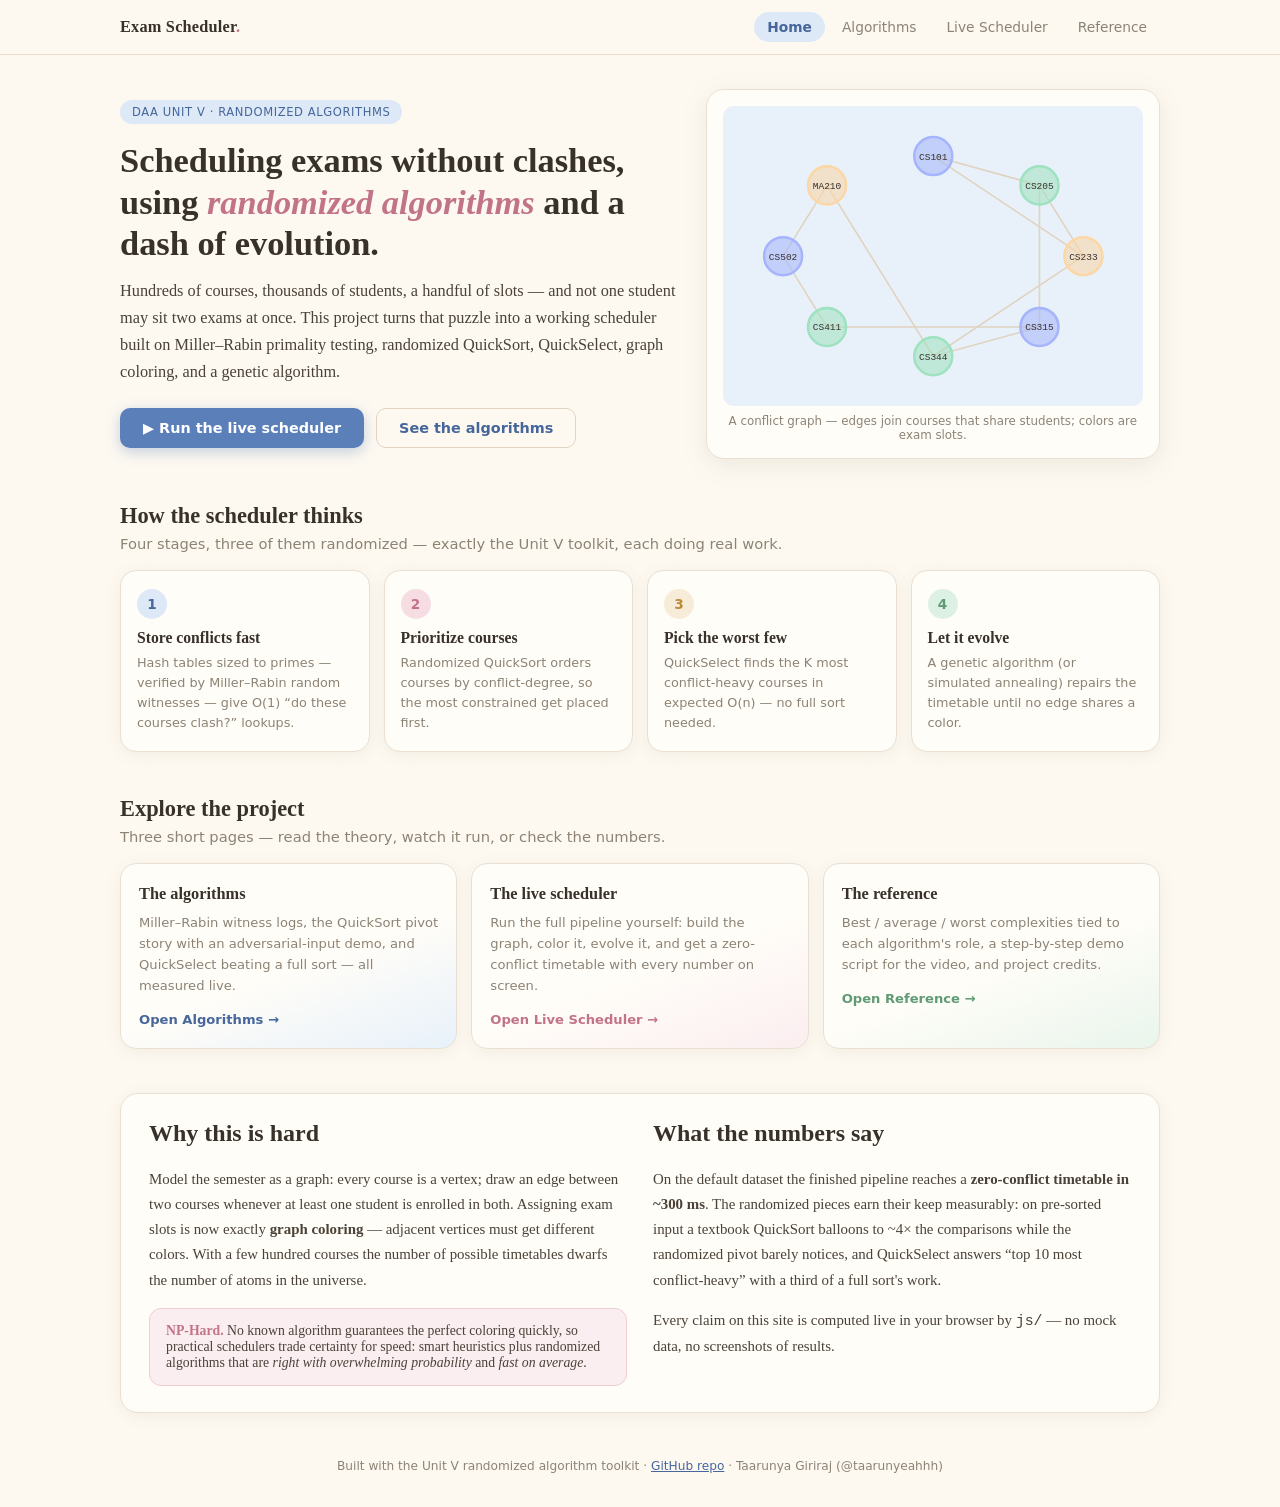
==== commit f78cbdf5: "Add page-load fade-in and card hover micro-interactions Subtle staggered rise animation on page load" ====
--- a/index.html
+++ b/index.html
@@ -4,7 +4,7 @@
 <meta charset="UTF-8">
 <meta name="viewport" content="width=device-width, initial-scale=1.0">
 <title>Exam Scheduler — AI-Based Exam Timetable Optimization</title>
-<link rel="stylesheet" href="styles.css?v=3">
+<link rel="stylesheet" href="styles.css?v=4">
 </head>
 <body>
 
@@ -129,14 +129,14 @@
   Taarunya Giriraj (@taarunyeahhh)
 </footer>
 
-<script src="js/rng.js?v=3"></script>
-<script src="js/primality.js?v=3"></script>
-<script src="js/hashtable.js?v=3"></script>
-<script src="js/quicksort.js?v=3"></script>
-<script src="js/quickselect.js?v=3"></script>
-<script src="js/coloring.js?v=3"></script>
-<script src="js/scheduler.js?v=3"></script>
-<script src="js/render.js?v=3"></script>
-<script src="js/home.js?v=3"></script>
+<script src="js/rng.js?v=4"></script>
+<script src="js/primality.js?v=4"></script>
+<script src="js/hashtable.js?v=4"></script>
+<script src="js/quicksort.js?v=4"></script>
+<script src="js/quickselect.js?v=4"></script>
+<script src="js/coloring.js?v=4"></script>
+<script src="js/scheduler.js?v=4"></script>
+<script src="js/render.js?v=4"></script>
+<script src="js/home.js?v=4"></script>
 </body>
 </html>
--- a/styles.css
+++ b/styles.css
@@ -310,6 +310,57 @@
 }
 footer a { color: var(--blue-deep); }
 
+/* ---------- page-load fade-in (subtle, staggered) ---------- */
+@keyframes rise {
+  from { opacity: 0; transform: translateY(10px); }
+  to { opacity: 1; transform: translateY(0); }
+}
+
+.hero, .page-head,
+.panel, .story {
+  animation: rise 0.55s ease-out both;
+}
+
+.steps .step-card:nth-child(1) { animation: rise 0.55s ease-out both; }
+.steps .step-card:nth-child(2) { animation: rise 0.55s ease-out both 0.07s; }
+.steps .step-card:nth-child(3) { animation: rise 0.55s ease-out both 0.14s; }
+.steps .step-card:nth-child(4) { animation: rise 0.55s ease-out both 0.21s; }
+.feature-row .feature:nth-child(1) { animation: rise 0.55s ease-out both; }
+.feature-row .feature:nth-child(2) { animation: rise 0.55s ease-out both 0.08s; }
+.feature-row .feature:nth-child(3) { animation: rise 0.55s ease-out both 0.16s; }
+.algo-card { animation: rise 0.55s ease-out both; }
+.algo-grid .algo-card:nth-child(2) { animation-delay: 0.07s; }
+.algo-grid .algo-card:nth-child(3) { animation-delay: 0.14s; }
+
+/* ---------- hover micro-interactions ---------- */
+.step-card, .feature, .algo-card, .hero-card, .story {
+  transition: transform 0.18s ease, box-shadow 0.18s ease, border-color 0.18s ease;
+}
+.step-card:hover, .feature:hover, .algo-card:hover, .story:hover {
+  transform: translateY(-3px);
+  box-shadow: var(--shadow-lg);
+  border-color: var(--line-2);
+}
+.hero-card:hover { transform: translateY(-2px); box-shadow: var(--shadow-lg); }
+.stat { transition: border-color 0.15s ease, transform 0.15s ease; }
+.stat:hover { border-color: var(--blue); transform: translateY(-1px); }
+.check { transition: transform 0.15s ease; }
+.check:hover { transform: translateX(2px); }
+.tt-course { transition: background 0.15s ease, color 0.15s ease; }
+.tt-course:hover { background: var(--blue-soft); color: var(--blue-deep); }
+.demo-list li { transition: background 0.15s ease; }
+.demo-list li:hover { background: #fdf8f0; }
+.topnav .brand { transition: opacity 0.15s ease; }
+.topnav .brand:hover { opacity: 0.75; }
+
+@media (prefers-reduced-motion: reduce) {
+  *, *::before, *::after {
+    animation-duration: 0.01ms !important;
+    animation-iteration-count: 1 !important;
+    transition-duration: 0.01ms !important;
+  }
+}
+
 @media (max-width: 900px) {
   .hero { grid-template-columns: 1fr; }
   .steps { grid-template-columns: repeat(2, 1fr); }
